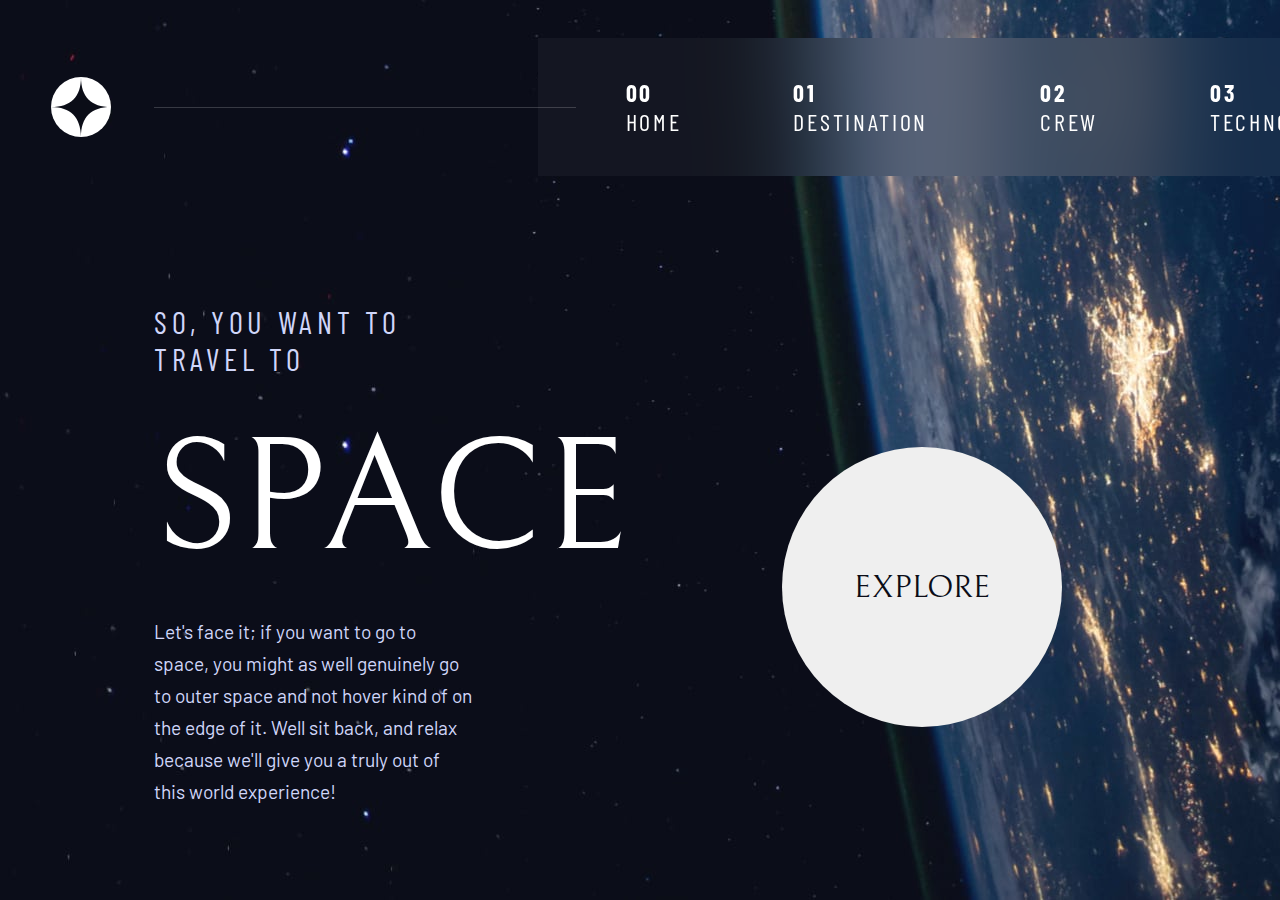
==== starter-code/index.html @ 6d702451 "Initial commit" ====
<!DOCTYPE html>
<html lang="en">
  <head>
    <meta charset="UTF-8" />
    <meta name="viewport" content="width=device-width, initial-scale=1.0" />
    <link rel="stylesheet" href="styles.css" />
    <title>Frontend Mentor | Space tourism website</title>
  </head>
  <body class="background-img">
    <header>
      <img
        id="logo"
        alt="ova logo with a star inside"
        src="assets/shared/logo.svg"
      />
      <div id="line"></div>
      <nav roles="navigation">
        <!-- replace with the link -->
        <a class="nav-text" href="#" target="_blank" title="home"
          ><span id="bold-nav">00</span> Home</a
        >
        <a class="nav-text" href="#" target="_blank" title="destination"
          ><span id="bold-nav">01</span> Destination</a
        >
        <a class="nav-text" href="#" target="_blank" title="crew"
          ><span id="bold-nav">02</span> Crew</a
        >
        <a class="nav-text" href="#" target="_blank" title technology
          ><span id="bold-nav">03</span> Technology</a
        >
      </nav>
    </header>
    <main class="index-container">
      <div class="text-container">
        <p class="text-cap">So, you want to travel to</p>
        <h1 class="title-large">Space</h1>
        <p class="texts-normal">
          Let's face it; if you want to go to space, you might as well genuinely
          go to outer space and not hover kind of on the edge of it. Well sit
          back, and relax because we'll give you a truly out of this world
          experience!
        </p>
      </div>
      <button class="button">Explore</button>
    </main>
  </body>
</html>
---- starter-code/styles.css ----
/* import main font */
@import url('https://fonts.googleapis.com/css2?family=Bellefair&display=swap');

/* import nav font */
@import url('https://fonts.googleapis.com/css2?family=Barlow+Condensed:wght@200&display=swap');
/* import body font  */
@import url('https://fonts.googleapis.com/css2?family=Barlow&display=swap');

:root {
    --white: #FFFFFF;
    --glass-effect:rgba(255, 255, 255, 0.04);
    --line: rgba(255, 255, 255, 0.185);
    --text-blue: #D0D6F9;
    --space-black: #0B0D17;
}

* {
    font-family: 'Bellefair', serif;
    margin: 0;
    padding: 0;
    color: var(--white);
}

.background-img {
    position: absolute;
    background-image: url(assets/home/background-home-desktop.jpg);
    background-attachment: fixed;
    background-repeat: no-repeat;
    background-size: cover;
}

body {
    width: 100%;
    height: 100vh;
    max-height: 100vh;
}

header {
    display: flex;
    justify-content: space-between;
    align-items: center;
    margin-top: 3%;
    max-width: 100%;

}

#logo {
    width: 60px;
    height: 60px;
    padding: 1.5% 1.5% 1.5% 4%;
}

#line {
    width: 33%;
    height: 1px;
    background-color: var(--line);
    z-index: 5;
    position: fixed;
    margin-left: 12%;
}

nav {
    display: flex;
    justify-content: flex-start;
    align-items: center;
    background-color: var(--glass-effect);
    backdrop-filter: blur(50px);
    padding: 0 2rem;
    width: 53%;
}

#bold-nav {
    font-family: 'Barlow Condensed', sans-serif;
    font-weight: bold;
}

a {
    text-decoration:none;
}

nav a:hover {
    text-decoration: underline;
}

.nav-text {
    font-family: 'Barlow Condensed', sans-serif;
    letter-spacing: 2.7px;
    font-size: 1.5rem;
    text-transform: uppercase;
    padding: 0 1rem;
    margin: 2.5rem;
}

.text-cap {
    font-family: 'Barlow Condensed', sans-serif;
    letter-spacing: 4.72px;
    font-size: 1.91rem;
    text-transform: uppercase;
    color: var(--text-blue);
    margin-bottom: 2rem;
}

.title-large {
    text-transform: uppercase;
    font-size: 10rem;
    font-weight: normal;
    margin-bottom: 1.5rem
}

.texts-normal {
    font-family: 'Barlow', sans-serif;
    font-size: 1.2rem;
    line-height: 2rem;
    color: var(--text-blue)
}

.index-container {
    display: flex;
    width: 100%;
    height: 70vh;
    align-items: center;
    justify-content: space-around;
    margin-top: 5%;
}

.text-container {
    width: 25%;
}

.button {
    color: var(--space-black);
    text-transform: uppercase;
    text-align: center;
    font-size: 2rem;
    width: 280px;
    height: 280px;
    border: none;
    border-radius: 100%;
    cursor: pointer;
    margin: 5% 5% 0 0;
}

.button:hover {
    border:rgba(255, 255, 255, 1) solid 5px;
}
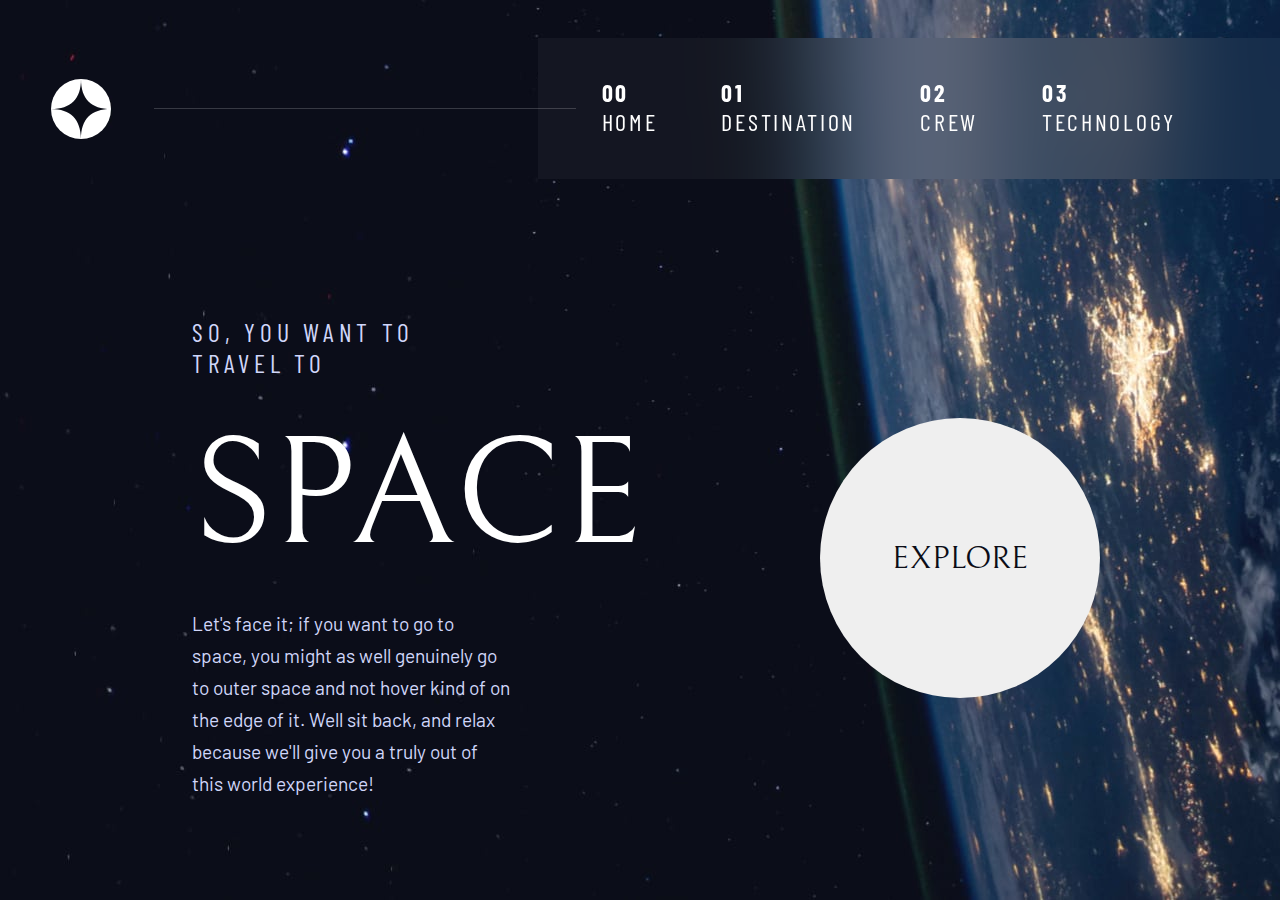
==== commit 19b3893a: "update index page to match the design" ====
--- a/starter-code/index.html
+++ b/starter-code/index.html
@@ -41,7 +41,10 @@
           experience!
         </p>
       </div>
-      <button class="button">Explore</button>
+      <div class="button-container">
+        <button class="btn">Explore</button>
+        <span class="btn-active"></span>
+      </div>
     </main>
   </body>
 </html>
--- a/starter-code/styles.css
+++ b/starter-code/styles.css
@@ -8,10 +8,13 @@
 
 :root {
     --white: #FFFFFF;
+    --para-white: rgba(255, 255, 255, 0.205);
+    --hover-white:rgba(255, 255, 255, 0.5);
     --glass-effect:rgba(255, 255, 255, 0.04);
     --line: rgba(255, 255, 255, 0.185);
     --text-blue: #D0D6F9;
     --space-black: #0B0D17;
+    --none-color: rgba(255, 255, 255, 0);
 }
 
 * {
@@ -19,6 +22,7 @@
     margin: 0;
     padding: 0;
     color: var(--white);
+    /* outline: red 1px solid; */
 }
 
 .background-img {
@@ -61,7 +65,7 @@
 
 nav {
     display: flex;
-    justify-content: flex-start;
+    justify-content: space-evenly;
     align-items: center;
     background-color: var(--glass-effect);
     backdrop-filter: blur(50px);
@@ -79,7 +83,12 @@
 }
 
 nav a:hover {
-    text-decoration: underline;
+    border-bottom: var(--para-white) 3px solid;
+    transition: all 0.3s ease-in-out;
+}
+
+nav a:active {
+    border-bottom: var(--white) 3px solid;
 }
 
 .nav-text {
@@ -87,14 +96,19 @@
     letter-spacing: 2.7px;
     font-size: 1.5rem;
     text-transform: uppercase;
-    padding: 0 1rem;
-    margin: 2.5rem;
+    padding: 2.5rem 0 2.5rem 0;
+    margin: 0 2rem 0 2rem;
+    border-bottom: var(--none-color) 3px solid;
+}
+
+.nav-text:last-child {
+    margin-right: 5rem;
 }
 
 .text-cap {
     font-family: 'Barlow Condensed', sans-serif;
-    letter-spacing: 4.72px;
-    font-size: 1.91rem;
+    letter-spacing: 4.75px;
+    font-size: 1.6rem;
     text-transform: uppercase;
     color: var(--text-blue);
     margin-bottom: 2rem;
@@ -102,7 +116,7 @@
 
 .title-large {
     text-transform: uppercase;
-    font-size: 10rem;
+    font-size: 9.5rem;
     font-weight: normal;
     margin-bottom: 1.5rem
 }
@@ -116,18 +130,26 @@
 
 .index-container {
     display: flex;
+    flex-wrap: wrap;
     width: 100%;
     height: 70vh;
     align-items: center;
-    justify-content: space-around;
+    justify-content: space-between;
     margin-top: 5%;
 }
 
 .text-container {
+    position: relative;
     width: 25%;
+    left: 15%;
 }
 
-.button {
+.button-container {
+    position: relative;
+    right: 25%;
+}
+
+.btn {
     color: var(--space-black);
     text-transform: uppercase;
     text-align: center;
@@ -135,11 +157,30 @@
     width: 280px;
     height: 280px;
     border: none;
-    border-radius: 100%;
+    border-radius: 50%;
     cursor: pointer;
-    margin: 5% 5% 0 0;
+    position: absolute;
+    top: 50%;
+    left: 50%;
+    transform: translate(-50%, -50%);
+    z-index: 2;
 }
 
-.button:hover {
-    border:rgba(255, 255, 255, 1) solid 5px;
+.btn:hover + .btn-active{
+    display: block;
+    opacity: 1;
+}
+
+.btn-active {
+    position: absolute;
+    width: 420px;
+    height: 420px;
+    border-radius: 50%;
+    background-color: var(--para-white);
+    top: 50%;
+    left: 50%;
+    transform: translate(-50%, -50%);
+    z-index: 1;
+    opacity: 0;
+    transition: all 0.3s ease;
 }